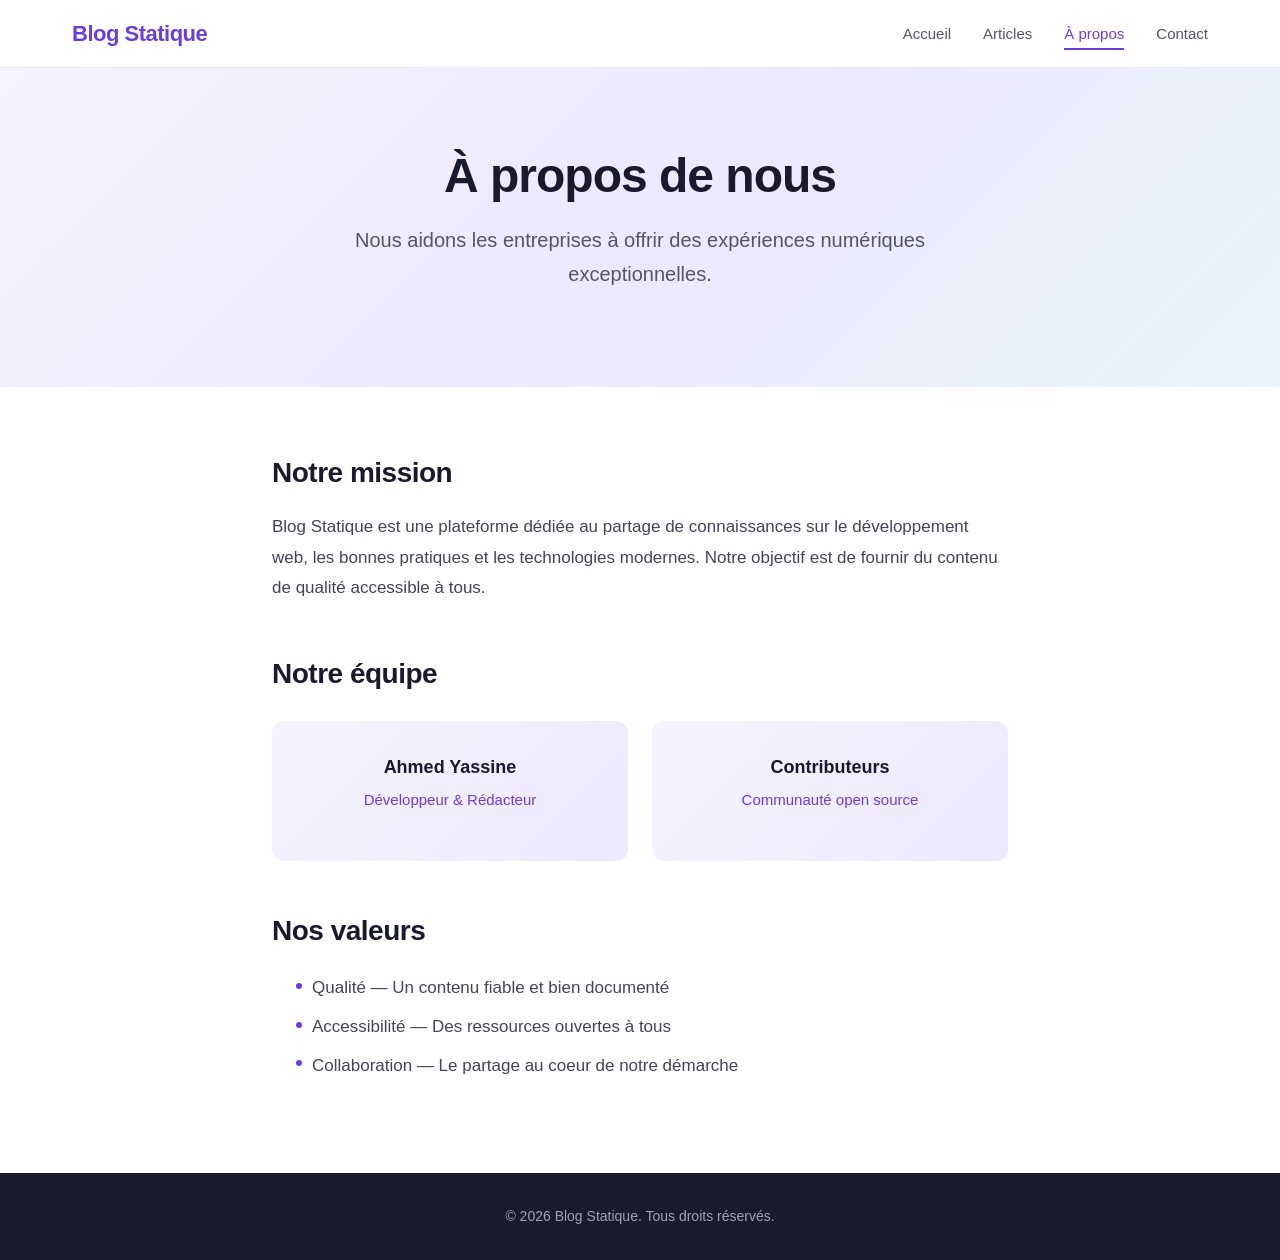
==== contact.html @ 02363cce "apropos contact and presentation" ====
<!DOCTYPE html>
<html lang="fr">
<head>
	<meta charset="UTF-8">
	<meta name="viewport" content="width=device-width, initial-scale=1.0">
	<title>À propos - Blog Statique</title>
	<link rel="stylesheet" href="css/style.css">
</head>
<body>
	<header>
		<nav>
			<a href="index.html" class="logo">Blog Statique</a>
			<ul>
				<li><a href="index.html">Accueil</a></li>
				<li><a href="articles/articles.html">Articles</a></li>
				<li><a href="apropos.html" class="active">À propos</a></li>
				<li><a href="contact.html">Contact</a></li>
			</ul>
		</nav>
	</header>

	<main>
		<section class="hero">
			<h1>À propos de nous</h1>
			<p>Nous aidons les entreprises à offrir des expériences numériques exceptionnelles.</p>
		</section>

		<section class="content">
			<h2>Notre mission</h2>
			<p>
				Blog Statique est une plateforme dédiée au partage de connaissances
				sur le développement web, les bonnes pratiques et les technologies modernes.
				Notre objectif est de fournir du contenu de qualité accessible à tous.
			</p>

			<h2>Notre équipe</h2>
			<div class="team-grid">
				<div class="team-member">
					<h3>Ahmed Yassine</h3>
					<p>Développeur & Rédacteur</p>
				</div>
				<div class="team-member">
					<h3>Contributeurs</h3>
					<p>Communauté open source</p>
				</div>
			</div>

			<h2>Nos valeurs</h2>
			<ul>
				<li>Qualité — Un contenu fiable et bien documenté</li>
				<li>Accessibilité — Des ressources ouvertes à tous</li>
				<li>Collaboration — Le partage au coeur de notre démarche</li>
			</ul>
		</section>
	</main>

	<footer>
		<p>&copy; 2026 Blog Statique. Tous droits réservés.</p>
	</footer>
</body>
</html>
---- css/style.css ----
/* ============================================
   Blog Statique — Style inspiré d'Applause.com
   ============================================ */

/* --- Reset & Base --- */
*,
*::before,
*::after {
	margin: 0;
	padding: 0;
	box-sizing: border-box;
}

html {
	font-size: 16px;
	scroll-behavior: smooth;
}

body {
	font-family: -apple-system, BlinkMacSystemFont, "Segoe UI", Roboto, "Helvetica Neue", Arial, sans-serif;
	color: #1a1a2e;
	background-color: #ffffff;
	line-height: 1.6;
	min-height: 100vh;
	display: grid;
	grid-template-rows: auto 1fr auto;
}

a {
	text-decoration: none;
	color: inherit;
	transition: color 0.2s ease;
}

ul {
	list-style: none;
}

img {
	max-width: 100%;
	display: block;
}

/* --- Header & Navigation --- */
header {
	background-color: #ffffff;
	border-bottom: 1px solid #e8e8ef;
	position: sticky;
	top: 0;
	z-index: 100;
}

nav {
	max-width: 75rem;
	margin: 0 auto;
	padding: 1rem 2rem;
	display: grid;
	grid-template-columns: auto 1fr;
	align-items: center;
	gap: 2rem;
}

.logo {
	font-size: 1.375rem;
	font-weight: 700;
	color: #6c3ce1;
	letter-spacing: -0.5px;
}

nav ul {
	display: flex;
	gap: 2rem;
	justify-self: end;
}

nav ul li a {
	font-size: 0.9375rem;
	font-weight: 500;
	color: #555568;
	padding: 0.5rem 0;
	position: relative;
	transition: color 0.2s ease;
}

nav ul li a::after {
	content: "";
	position: absolute;
	bottom: 0;
	left: 0;
	width: 0;
	height: 2px;
	background-color: #6c3ce1;
	transition: width 0.3s ease;
}

nav ul li a:hover,
nav ul li a.active {
	color: #6c3ce1;
}

nav ul li a:hover::after,
nav ul li a.active::after {
	width: 100%;
}

/* --- Hero Section --- */
.hero {
	text-align: center;
	padding: 5rem 2rem 4rem;
	background: linear-gradient(135deg, #f5f3ff 0%, #ede9fe 50%, #e8f4f8 100%);
}

.hero-home {
	padding: 6rem 2rem 5rem;
}

.hero h1 {
	font-size: 3rem;
	font-weight: 800;
	color: #1a1a2e;
	line-height: 1.15;
	max-width: 50rem;
	margin: 0 auto 1.25rem;
	letter-spacing: -1px;
}

.hero p {
	font-size: 1.25rem;
	color: #555568;
	max-width: 38rem;
	margin: 0 auto 2rem;
	line-height: 1.7;
}

/* --- Buttons --- */
.btn-primary {
	display: inline-block;
	background-color: #6c3ce1;
	color: #ffffff;
	padding: 0.875rem 2.25rem;
	border: none;
	border-radius: 3rem;
	font-size: 1rem;
	font-weight: 600;
	cursor: pointer;
	transition: background-color 0.2s ease, transform 0.2s ease, box-shadow 0.2s ease;
}

.btn-primary:hover {
	background-color: #5a2dcf;
	transform: translateY(-2px);
	box-shadow: 0 0.5rem 1.5rem rgba(108, 60, 225, 0.3);
}

.btn-primary:active {
	transform: translateY(0);
}

/* --- Features Section --- */
.features {
	max-width: 75rem;
	margin: 0 auto;
	padding: 5rem 2rem;
	display: grid;
	grid-template-columns: repeat(3, 1fr);
	gap: 2.5rem;
}

.feature-card {
	background-color: #ffffff;
	border: 1px solid #e8e8ef;
	border-radius: 1rem;
	padding: 2.5rem 2rem;
	text-align: center;
	transition: transform 0.2s ease, box-shadow 0.2s ease;
}

.feature-card:hover {
	transform: translateY(-4px);
	box-shadow: 0 1rem 3rem rgba(0, 0, 0, 0.08);
}

.feature-icon {
	font-size: 2.5rem;
	margin-bottom: 1.25rem;
}

.feature-card h3 {
	font-size: 1.25rem;
	font-weight: 700;
	color: #1a1a2e;
	margin-bottom: 0.75rem;
}

.feature-card p {
	font-size: 0.9375rem;
	color: #555568;
	line-height: 1.6;
}

/* --- Content Section --- */
.content {
	max-width: 50rem;
	margin: 0 auto;
	padding: 4rem 2rem;
}

.content h2 {
	font-size: 1.75rem;
	font-weight: 700;
	color: #1a1a2e;
	margin-bottom: 1rem;
	margin-top: 3rem;
	letter-spacing: -0.5px;
}

.content h2:first-child {
	margin-top: 0;
}

.content p {
	font-size: 1.0625rem;
	color: #444458;
	line-height: 1.8;
	margin-bottom: 1rem;
}

.content ul {
	padding-left: 1.5rem;
	margin-bottom: 1.5rem;
}

.content ul li {
	font-size: 1.0625rem;
	color: #444458;
	line-height: 1.8;
	padding: 0.25rem 0;
	position: relative;
	padding-left: 1rem;
}

.content ul li::before {
	content: "";
	position: absolute;
	left: 0;
	top: 0.85rem;
	width: 0.375rem;
	height: 0.375rem;
	background-color: #6c3ce1;
	border-radius: 50%;
}

/* --- Team Grid --- */
.team-grid {
	display: grid;
	grid-template-columns: repeat(2, 1fr);
	gap: 1.5rem;
	margin: 1.5rem 0;
}

.team-member {
	background: linear-gradient(135deg, #f5f3ff, #ede9fe);
	border-radius: 0.75rem;
	padding: 2rem;
	text-align: center;
}

.team-member h3 {
	font-size: 1.125rem;
	font-weight: 700;
	color: #1a1a2e;
	margin-bottom: 0.25rem;
}

.team-member p {
	font-size: 0.9375rem;
	color: #6c3ce1;
	font-weight: 500;
}

/* --- Contact Form --- */
.contact-form {
	display: grid;
	gap: 1.5rem;
	margin-bottom: 3rem;
}

.form-group {
	display: grid;
	gap: 0.5rem;
}

.form-group label {
	font-size: 0.875rem;
	font-weight: 600;
	color: #1a1a2e;
	text-transform: uppercase;
	letter-spacing: 0.5px;
}

.form-group input,
.form-group textarea {
	width: 100%;
	padding: 0.875rem 1rem;
	border: 2px solid #e8e8ef;
	border-radius: 0.5rem;
	font-size: 1rem;
	font-family: inherit;
	color: #1a1a2e;
	background-color: #fafafc;
	transition: border-color 0.2s ease, box-shadow 0.2s ease;
}

.form-group input::placeholder,
.form-group textarea::placeholder {
	color: #a0a0b8;
}

.form-group input:focus,
.form-group textarea:focus {
	outline: none;
	border-color: #6c3ce1;
	box-shadow: 0 0 0 4px rgba(108, 60, 225, 0.1);
	background-color: #ffffff;
}

.form-group textarea {
	resize: vertical;
	min-height: 9rem;
}

.contact-form .btn-primary {
	justify-self: start;
}

/* --- Contact Info --- */
.contact-info h2 {
	margin-top: 2rem;
}

.contact-info ul li {
	padding-left: 1rem;
}

/* --- Footer --- */
footer {
	background-color: #1a1a2e;
	color: #a0a0b8;
	text-align: center;
	padding: 2rem;
	margin-top: auto;
}

footer p {
	font-size: 0.875rem;
}

/* --- Responsive --- */
@media (max-width: 768px) {
	nav {
		grid-template-columns: 1fr;
		text-align: center;
		gap: 1rem;
	}

	nav ul {
		justify-self: center;
		gap: 1.25rem;
		flex-wrap: wrap;
		justify-content: center;
	}

	.hero h1 {
		font-size: 2rem;
	}

	.hero p {
		font-size: 1.0625rem;
	}

	.hero-home {
		padding: 4rem 1.5rem 3rem;
	}

	.features {
		grid-template-columns: 1fr;
		padding: 3rem 1.5rem;
	}

	.team-grid {
		grid-template-columns: 1fr;
	}

	.content {
		padding: 3rem 1.5rem;
	}
}
style.css
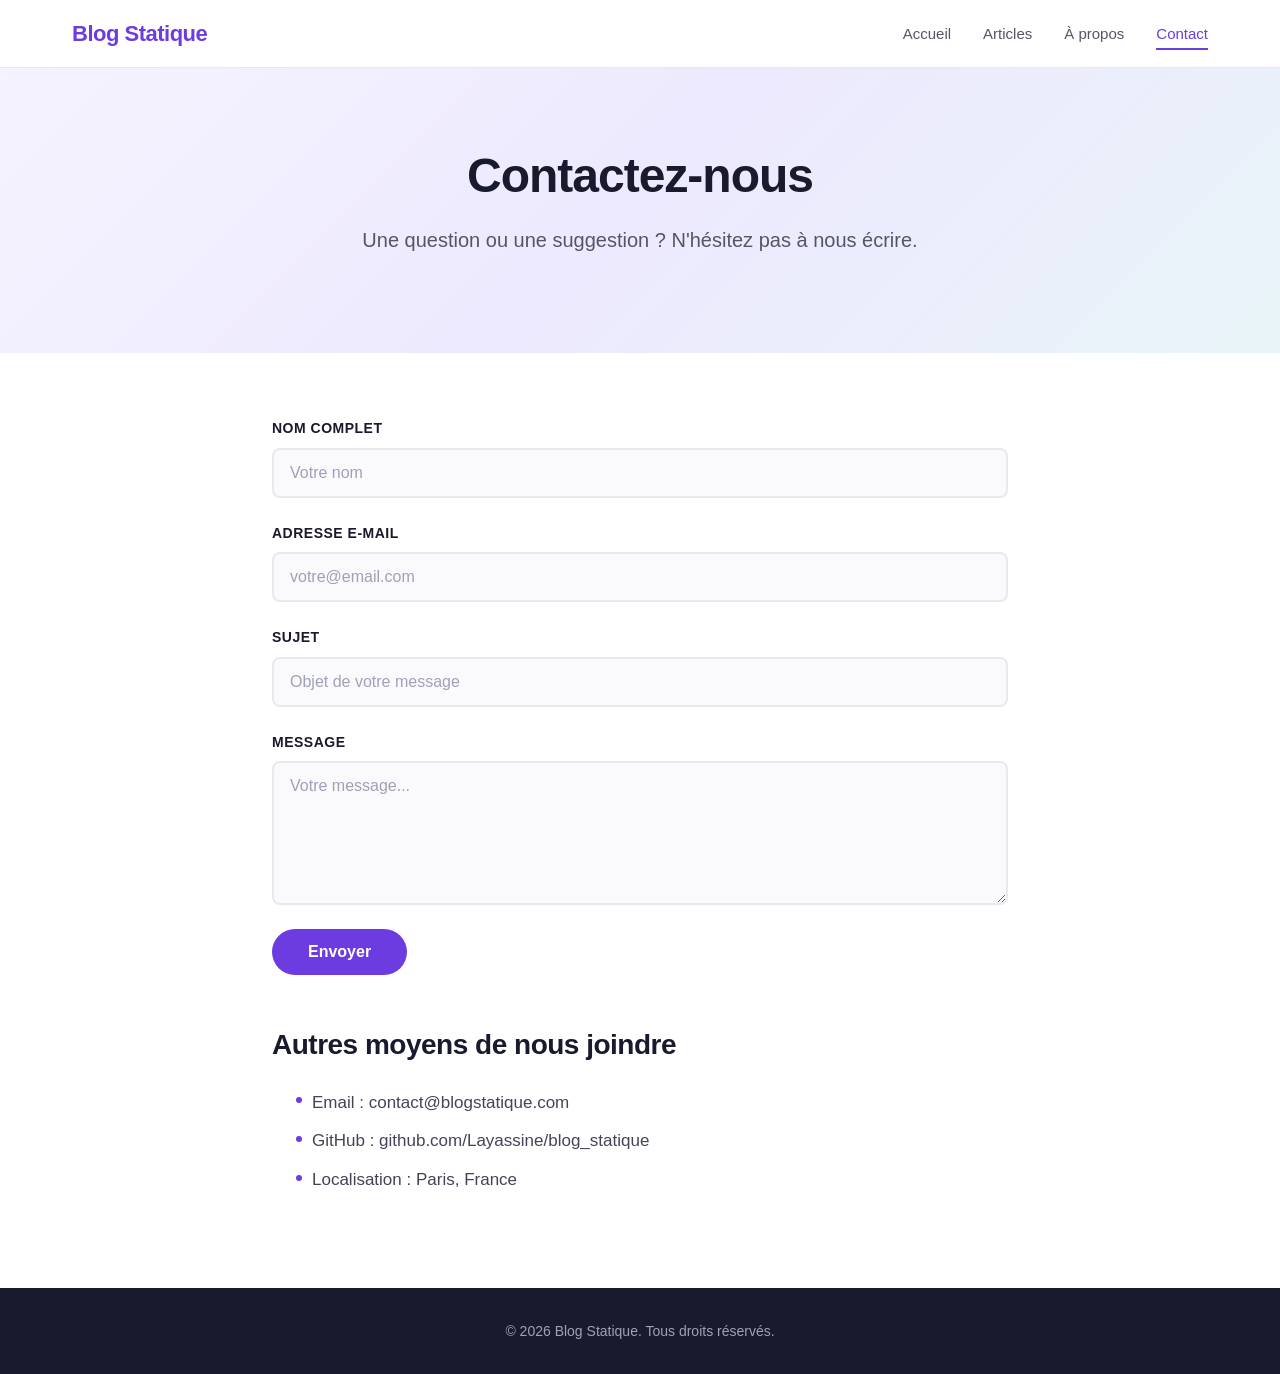
==== commit 84e8b75b: "contact" ====
--- a/contact.html
+++ b/contact.html
@@ -1,10 +1,9 @@
-
 <!DOCTYPE html>
 <html lang="fr">
 <head>
 	<meta charset="UTF-8">
 	<meta name="viewport" content="width=device-width, initial-scale=1.0">
-	<title>À propos - Blog Statique</title>
+	<title>Contact - Blog Statique</title>
 	<link rel="stylesheet" href="css/style.css">
 </head>
 <body>
@@ -14,44 +13,51 @@
 			<ul>
 				<li><a href="index.html">Accueil</a></li>
 				<li><a href="articles/articles.html">Articles</a></li>
-				<li><a href="apropos.html" class="active">À propos</a></li>
-				<li><a href="contact.html">Contact</a></li>
+				<li><a href="apropos.html">À propos</a></li>
+				<li><a href="contact.html" class="active">Contact</a></li>
 			</ul>
 		</nav>
 	</header>
 
 	<main>
 		<section class="hero">
-			<h1>À propos de nous</h1>
-			<p>Nous aidons les entreprises à offrir des expériences numériques exceptionnelles.</p>
+			<h1>Contactez-nous</h1>
+			<p>Une question ou une suggestion ? N'hésitez pas à nous écrire.</p>
 		</section>
 
 		<section class="content">
-			<h2>Notre mission</h2>
-			<p>
-				Blog Statique est une plateforme dédiée au partage de connaissances
-				sur le développement web, les bonnes pratiques et les technologies modernes.
-				Notre objectif est de fournir du contenu de qualité accessible à tous.
-			</p>
+			<form class="contact-form" action="#" method="post">
+				<div class="form-group">
+					<label for="name">Nom complet</label>
+					<input type="text" id="name" name="name" placeholder="Votre nom" required>
+				</div>
 
-			<h2>Notre équipe</h2>
-			<div class="team-grid">
-				<div class="team-member">
-					<h3>Ahmed Yassine</h3>
-					<p>Développeur & Rédacteur</p>
+				<div class="form-group">
+					<label for="email">Adresse e-mail</label>
+					<input type="email" id="email" name="email" placeholder="votre@email.com" required>
 				</div>
-				<div class="team-member">
-					<h3>Contributeurs</h3>
-					<p>Communauté open source</p>
+
+				<div class="form-group">
+					<label for="subject">Sujet</label>
+					<input type="text" id="subject" name="subject" placeholder="Objet de votre message" required>
 				</div>
+
+				<div class="form-group">
+					<label for="message">Message</label>
+					<textarea id="message" name="message" rows="6" placeholder="Votre message..." required></textarea>
+				</div>
+
+				<button type="submit" class="btn-primary">Envoyer</button>
+			</form>
+
+			<div class="contact-info">
+				<h2>Autres moyens de nous joindre</h2>
+				<ul>
+					<li>Email : contact@blogstatique.com</li>
+					<li>GitHub : github.com/Layassine/blog_statique</li>
+					<li>Localisation : Paris, France</li>
+				</ul>
 			</div>
-
-			<h2>Nos valeurs</h2>
-			<ul>
-				<li>Qualité — Un contenu fiable et bien documenté</li>
-				<li>Accessibilité — Des ressources ouvertes à tous</li>
-				<li>Collaboration — Le partage au coeur de notre démarche</li>
-			</ul>
 		</section>
 	</main>
 
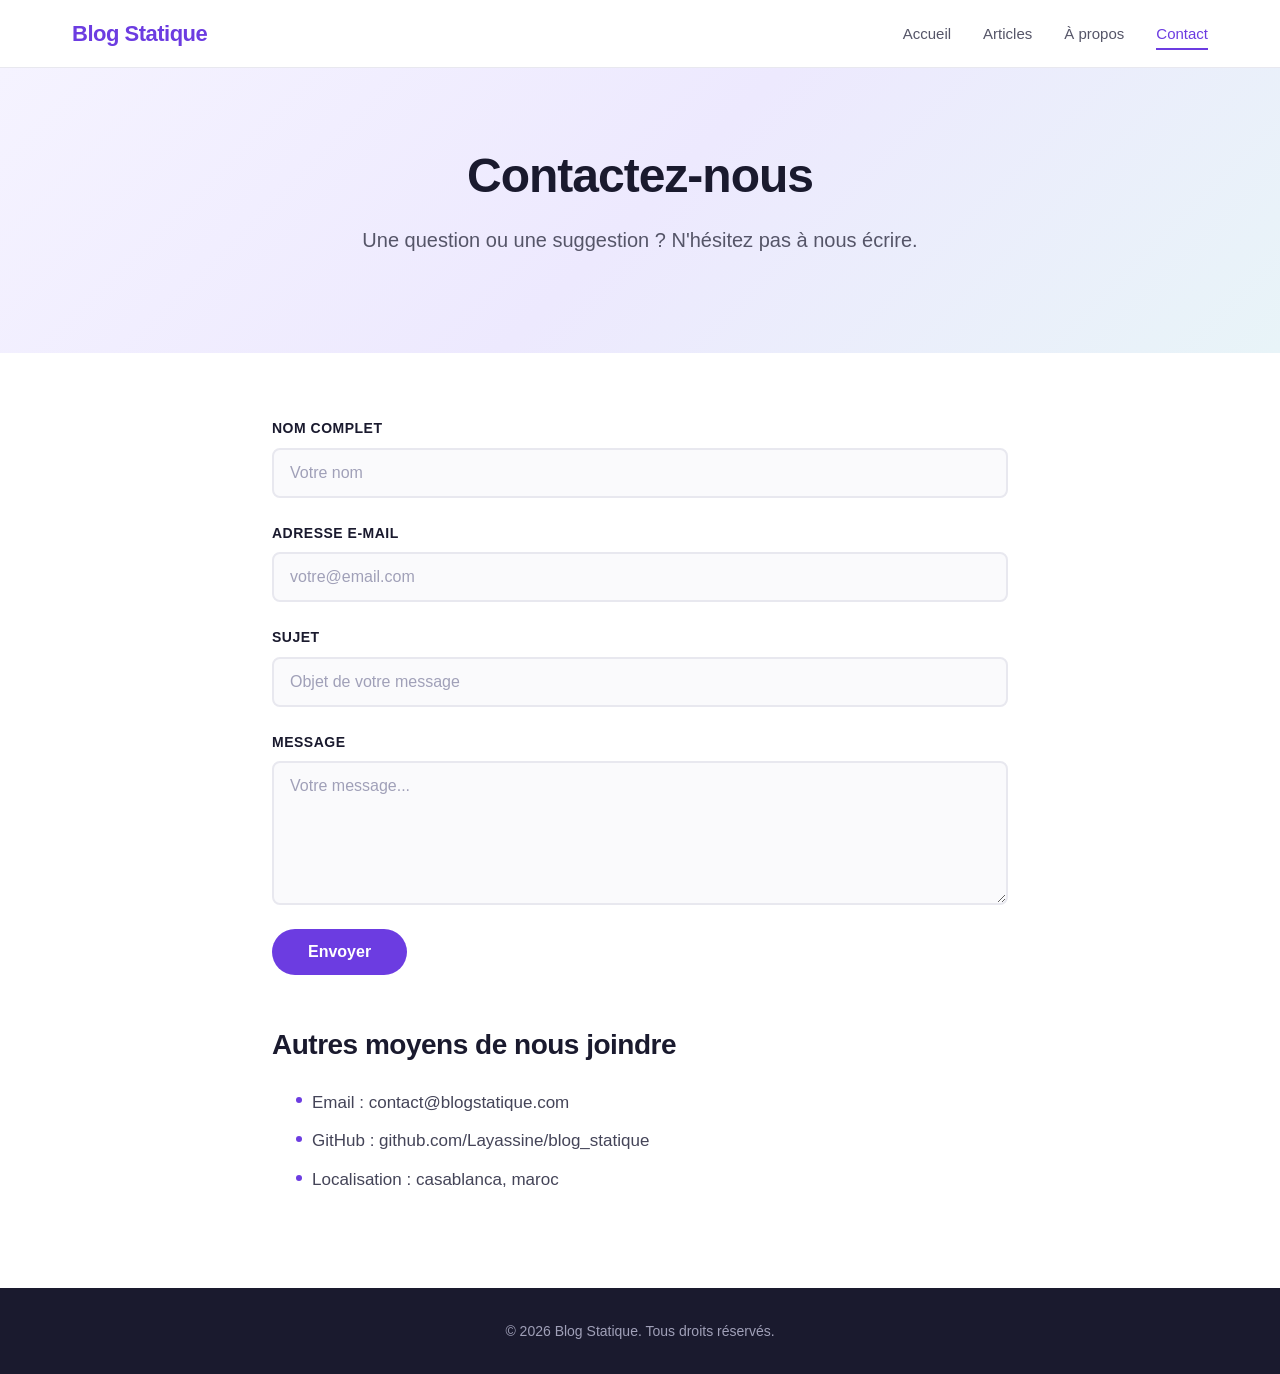
==== commit 1d343111: "contact" ====
--- a/contact.html
+++ b/contact.html
@@ -55,7 +55,7 @@
 				<ul>
 					<li>Email : contact@blogstatique.com</li>
 					<li>GitHub : github.com/Layassine/blog_statique</li>
-					<li>Localisation : Paris, France</li>
+					<li>Localisation : casablanca, maroc</li>
 				</ul>
 			</div>
 		</section>
